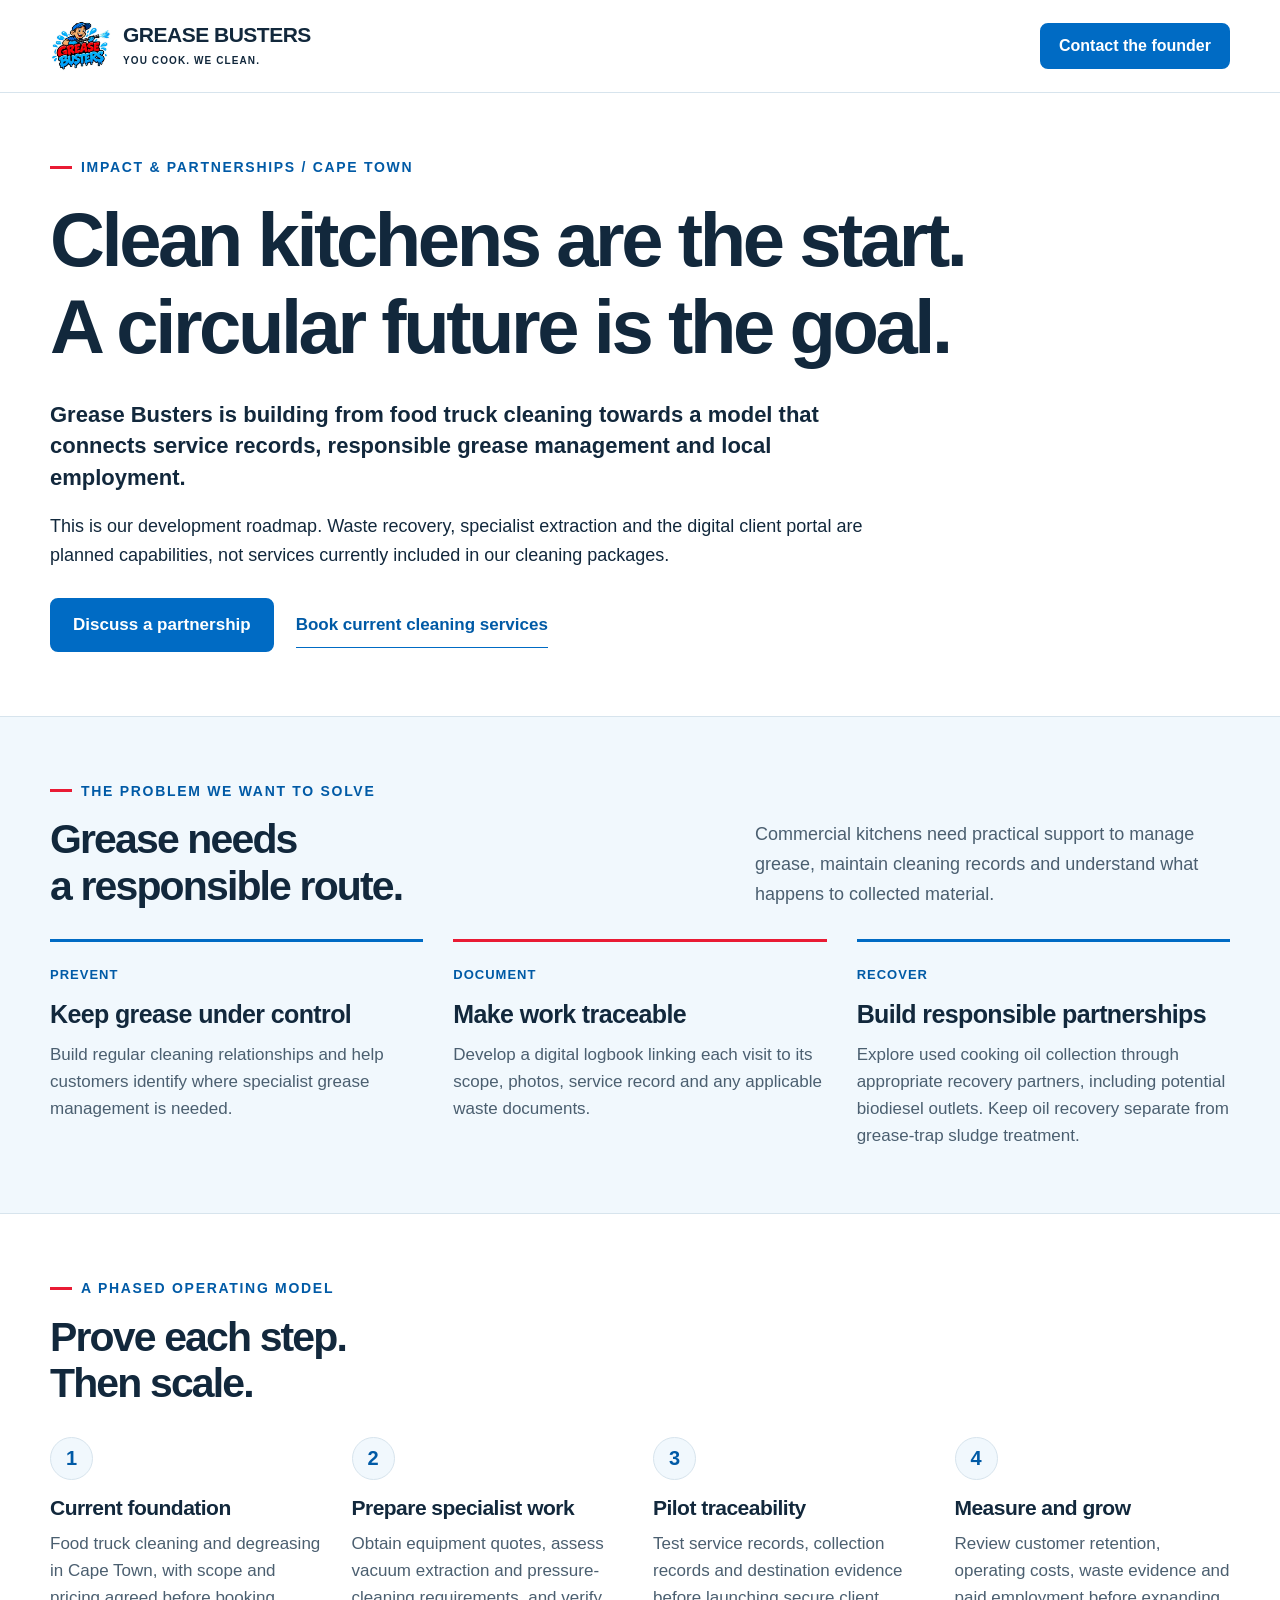
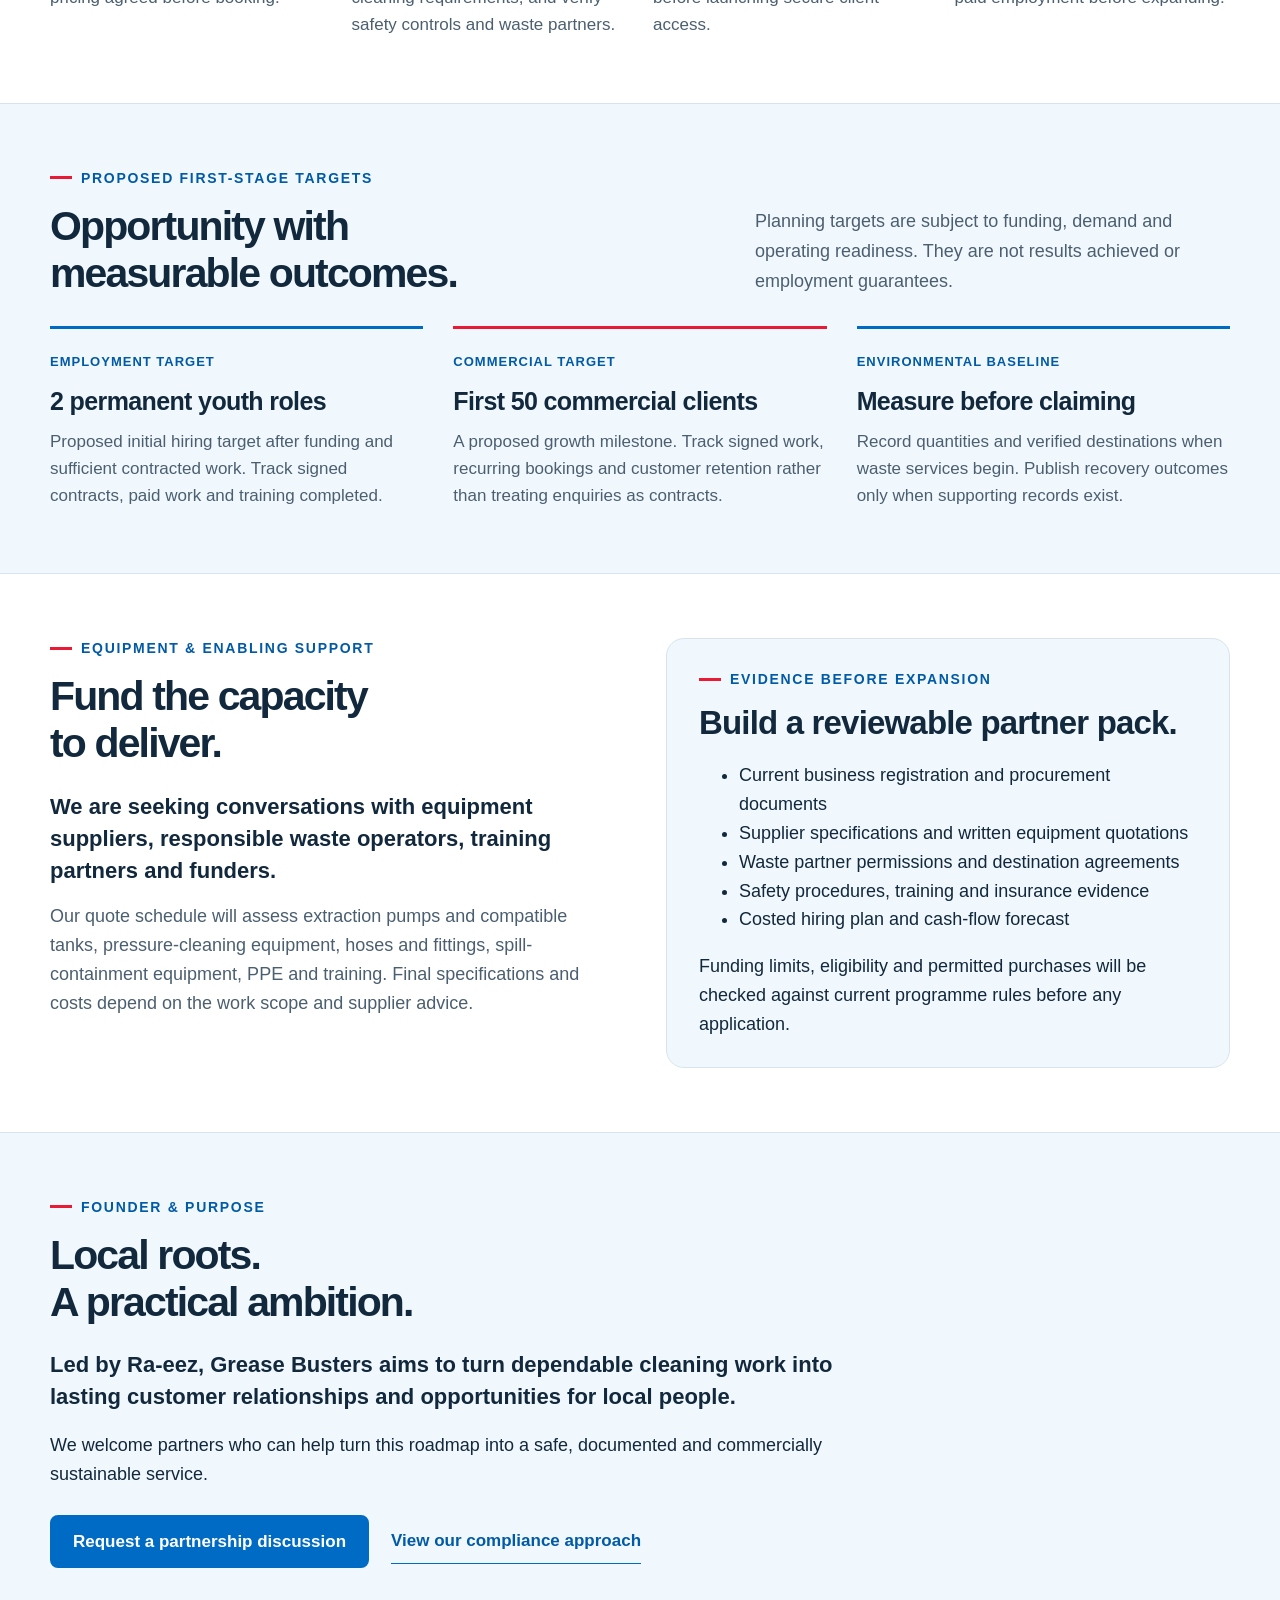
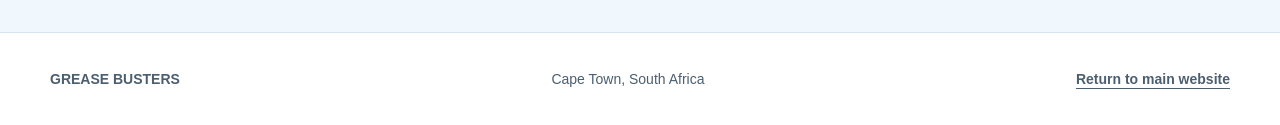
==== impact.html @ e60ecf4f "Add circular economy impact and partnership roadmap" ====
<!doctype html>
<html lang="en-ZA">
<head>
  <meta charset="utf-8">
  <meta name="viewport" content="width=device-width, initial-scale=1">
  <meta name="theme-color" content="#006bc4">
  <meta name="referrer" content="strict-origin-when-cross-origin">
  <title>Impact &amp; Partnerships | Grease Busters</title>
  <meta name="description" content="Explore the Grease Busters plan for documented cleaning, responsible grease management and local employment in Cape Town.">
  <link rel="canonical" href="https://greasebusters.pages.dev/impact.html">
  <meta name="google-site-verification" content="zK-5eiMAStPO1qG82xS5O9vZFDkJOGCdrTW2Tliuswg" />
  <meta property="og:type" content="website">
  <meta property="og:locale" content="en_ZA">
  <meta property="og:site_name" content="Grease Busters">
  <meta property="og:title" content="Food Truck Cleaning Cape Town | Grease Busters">
  <meta property="og:description" content="Explore the Grease Busters plan for documented cleaning, responsible grease management and local employment in Cape Town.">
  <meta property="og:url" content="https://greasebusters.pages.dev/impact.html">
  <meta property="og:image" content="https://greasebusters.pages.dev/assets/grease-busters-social.png">
  <meta property="og:image:type" content="image/png">
  <meta property="og:image:width" content="480">
  <meta property="og:image:height" content="480">
  <meta property="og:image:alt" content="Grease Busters cleaning mascot logo">
  <meta name="twitter:card" content="summary">
  <meta name="twitter:title" content="Food Truck Cleaning Cape Town | Grease Busters">
  <meta name="twitter:description" content="Explore the Grease Busters plan for documented cleaning, responsible grease management and local employment in Cape Town.">
  <meta name="twitter:image" content="https://greasebusters.pages.dev/assets/grease-busters-social.png">
  <meta name="twitter:image:alt" content="Grease Busters cleaning mascot logo">
  <link rel="icon" type="image/svg+xml" href="assets/grease-busters-favicon.svg">
  <link rel="icon" type="image/png" sizes="96x96" href="assets/favicon.png">
  <link rel="apple-touch-icon" sizes="180x180" href="assets/apple-touch-icon.png">
  <link rel="preload" href="assets/grease-busters-logo.webp" as="image" type="image/webp" fetchpriority="high">
  <link rel="stylesheet" href="assets/styles.css?v=gb-repair-1">

</head>
<body><a class="skip-link" href="#main">Skip to content</a>
<header class="site-header"><div class="wrap header-inner"><a class="brand" href="index.html"><img src="assets/grease-busters-logo.webp" width="62" height="62" alt="Grease Busters"><span><strong>GREASE BUSTERS</strong><small>YOU COOK. WE CLEAN.</small></span></a><a class="button button-small" href="index.html#contact">Contact the founder</a></div></header>
<main id="main">
<section class="section wrap"><p class="eyebrow">Impact &amp; partnerships / Cape Town</p><h1 style="font-size:clamp(38px,6vw,76px);max-width:1000px;margin-top:20px">Clean kitchens are the start.<br>A circular future is the goal.</h1><p class="lead" style="max-width:820px;margin-top:28px">Grease Busters is building from food truck cleaning towards a model that connects service records, responsible grease management and local employment.</p><p style="margin-top:18px;max-width:820px">This is our development roadmap. Waste recovery, specialist extraction and the digital client portal are planned capabilities, not services currently included in our cleaning packages.</p><div class="actions" style="margin-top:28px"><a class="button" href="mailto:greasebusters2026@gmail.com?subject=Grease%20Busters%20partnership%20enquiry">Discuss a partnership</a><a class="text-link" href="index.html#pricing">Book current cleaning services</a></div></section>
<section class="section tint-section"><div class="wrap"><div class="section-head"><div><p class="eyebrow">The problem we want to solve</p><h2>Grease needs<br>a responsible route.</h2></div><p>Commercial kitchens need practical support to manage grease, maintain cleaning records and understand what happens to collected material.</p></div><div class="goals-grid"><article><span>PREVENT</span><h3>Keep grease under control</h3><p>Build regular cleaning relationships and help customers identify where specialist grease management is needed.</p></article><article><span>DOCUMENT</span><h3>Make work traceable</h3><p>Develop a digital logbook linking each visit to its scope, photos, service record and any applicable waste documents.</p></article><article><span>RECOVER</span><h3>Build responsible partnerships</h3><p>Explore used cooking oil collection through appropriate recovery partners, including potential biodiesel outlets. Keep oil recovery separate from grease-trap sludge treatment.</p></article></div></div></section>
<section class="section wrap"><p class="eyebrow">A phased operating model</p><h2>Prove each step.<br>Then scale.</h2><ol class="booking-steps" style="margin-top:30px"><li><span class="step-number">1</span><h3>Current foundation</h3><p>Food truck cleaning and degreasing in Cape Town, with scope and pricing agreed before booking.</p></li><li><span class="step-number">2</span><h3>Prepare specialist work</h3><p>Obtain equipment quotes, assess vacuum extraction and pressure-cleaning requirements, and verify safety controls and waste partners.</p></li><li><span class="step-number">3</span><h3>Pilot traceability</h3><p>Test service records, collection records and destination evidence before launching secure client access.</p></li><li><span class="step-number">4</span><h3>Measure and grow</h3><p>Review customer retention, operating costs, waste evidence and paid employment before expanding.</p></li></ol></section>
<section class="section goals-section"><div class="wrap"><div class="section-head"><div><p class="eyebrow">Proposed first-stage targets</p><h2>Opportunity with<br>measurable outcomes.</h2></div><p>Planning targets are subject to funding, demand and operating readiness. They are not results achieved or employment guarantees.</p></div><div class="goals-grid"><article><span>EMPLOYMENT TARGET</span><h3>2 permanent youth roles</h3><p>Proposed initial hiring target after funding and sufficient contracted work. Track signed contracts, paid work and training completed.</p></article><article><span>COMMERCIAL TARGET</span><h3>First 50 commercial clients</h3><p>A proposed growth milestone. Track signed work, recurring bookings and customer retention rather than treating enquiries as contracts.</p></article><article><span>ENVIRONMENTAL BASELINE</span><h3>Measure before claiming</h3><p>Record quantities and verified destinations when waste services begin. Publish recovery outcomes only when supporting records exist.</p></article></div></div></section>
<section class="section wrap"><div class="story-grid"><div><p class="eyebrow">Equipment &amp; enabling support</p><h2>Fund the capacity<br>to deliver.</h2><p class="lead" style="margin-top:24px">We are seeking conversations with equipment suppliers, responsible waste operators, training partners and funders.</p><p>Our quote schedule will assess extraction pumps and compatible tanks, pressure-cleaning equipment, hoses and fittings, spill-containment equipment, PPE and training. Final specifications and costs depend on the work scope and supplier advice.</p></div><div class="story-panel"><p class="eyebrow">Evidence before expansion</p><h3>Build a reviewable partner pack.</h3><ul><li>Current business registration and procurement documents</li><li>Supplier specifications and written equipment quotations</li><li>Waste partner permissions and destination agreements</li><li>Safety procedures, training and insurance evidence</li><li>Costed hiring plan and cash-flow forecast</li></ul><p>Funding limits, eligibility and permitted purchases will be checked against current programme rules before any application.</p></div></div></section>
<section class="section tint-section"><div class="wrap"><p class="eyebrow">Founder &amp; purpose</p><h2>Local roots.<br>A practical ambition.</h2><p class="lead" style="max-width:800px;margin-top:24px">Led by Ra-eez, Grease Busters aims to turn dependable cleaning work into lasting customer relationships and opportunities for local people.</p><p style="max-width:800px;margin-top:18px">We welcome partners who can help turn this roadmap into a safe, documented and commercially sustainable service.</p><div class="actions" style="margin-top:26px"><a class="button" href="mailto:greasebusters2026@gmail.com?subject=Impact%20and%20equipment%20partnership">Request a partnership discussion</a><a class="text-link" href="index.html#compliance">View our compliance approach</a></div></div></section>
</main><footer class="site-footer"><div class="wrap footer-inner"><strong>GREASE BUSTERS</strong><p>Cape Town, South Africa</p><a href="index.html">Return to main website</a></div></footer></body></html>
---- assets/styles.css ----
:root{--blue:#006bc4;--blue-deep:#005aa6;--navy:#0c233c;--red:#e91b34;--red-dark:#c7112b;--ink:#12283c;--muted:#4b5f70;--ice:#f1f8fd;--line:#d7e4ed;--white:#fff;--max:1180px;--radius:18px}
*,*::before,*::after{box-sizing:border-box}
html{scroll-behavior:smooth;scroll-padding-top:104px}
body{margin:0;color:var(--ink);background:var(--white);font-family:Arial,Helvetica,sans-serif;font-size:18px;line-height:1.6;-webkit-font-smoothing:antialiased}
[hidden]{display:none!important}
a{color:inherit;text-underline-offset:4px}button,input,select,textarea{font:inherit}button,a{-webkit-tap-highlight-color:transparent}button{cursor:pointer}input,select,textarea{max-width:100%}input,textarea,select{color:var(--ink)}input[type=date]{min-width:0}button:disabled{cursor:not-allowed}
a:focus-visible,button:focus-visible,input:focus-visible,select:focus-visible,textarea:focus-visible,summary:focus-visible{outline:3px solid var(--red-dark);outline-offset:4px}
img{display:block;max-width:100%;height:auto}h1,h2,h3,p{margin:0}h1,h2,h3{line-height:1.14;letter-spacing:-.045em}.hero-slogan{font-size:clamp(76px,7.3vw,108px);font-weight:900;letter-spacing:-.065em;line-height:.99}h2{font-size:clamp(34px,3.2vw,46px);font-weight:800}h3{font-size:25px;font-weight:800;letter-spacing:-.025em}p+p{margin-top:14px}strong{font-weight:750}svg{display:block;fill:none;stroke:currentColor;stroke-width:2;stroke-linecap:round;stroke-linejoin:round;flex-shrink:0}
.wrap{width:min(var(--max),calc(100% - 64px));margin-inline:auto}.section{padding-block:64px}.eyebrow{font-size:14px;font-weight:800;letter-spacing:1.7px;line-height:1.45;color:var(--blue-deep);text-transform:uppercase;display:flex;align-items:center;gap:9px}.eyebrow::before{content:'';height:3px;width:22px;background:var(--red);flex-shrink:0}.eyebrow+.hero-slogan,.eyebrow+h2{margin-top:15px}.lead{font-size:22px;font-weight:700;color:var(--ink);line-height:1.45}.actions{display:flex;align-items:center;flex-wrap:wrap;gap:22px}.button{display:inline-flex;align-items:center;justify-content:center;gap:13px;min-height:52px;padding:13px 21px;border:2px solid var(--blue);border-radius:8px;background:var(--blue);color:var(--white);text-decoration:none;font-size:17px;font-weight:700;line-height:1.4;text-align:center;transition:background .14s,border-color .14s}.button:hover{background:var(--blue-deep);border-color:var(--blue-deep)}.button-small{min-height:46px;padding:10px 17px;font-size:16px}.button-outline{color:var(--blue-deep);background:transparent;border-color:var(--line)}.button-outline:hover{background:var(--ice);border-color:var(--blue)}.button-white{background:white;border-color:white;color:var(--blue-deep)}.button-white:hover{background:#dfedff;border-color:#dfedff}.text-link{display:inline-flex;align-items:center;gap:10px;font-weight:700;font-size:17px;min-height:46px;text-decoration:none;border-bottom:1px solid var(--blue);color:var(--blue-deep)}.text-link:hover{color:var(--navy)}.skip-link{position:absolute;top:-90px;left:20px;z-index:100;background:white;padding:12px 18px}.skip-link:focus{top:10px}
.topbar{background:var(--navy);color:#fff;font-size:14px}.topbar-inner{display:flex;justify-content:space-between;align-items:center;gap:15px;min-height:36px;padding-block:4px}.topbar-inner span:last-child{color:#d2eafa}.site-header{border-bottom:1px solid var(--line);position:sticky;top:0;background:white;z-index:20}.header-inner{min-height:92px;display:flex;align-items:center;justify-content:space-between;gap:28px}.brand{display:flex;align-items:center;gap:11px;text-decoration:none;flex-shrink:0}.brand>img{width:62px;height:62px}.brand strong{font-size:21px;letter-spacing:-.5px;line-height:1.1;display:block;font-weight:900}.brand strong span{color:var(--blue)}.brand small{font-size:10px;letter-spacing:1.1px;font-weight:800;display:block;margin-top:6px}.main-nav{display:flex;align-items:center;gap:24px;font-size:15px;font-weight:700}.main-nav>a:not(.button){text-decoration:none;padding-block:12px}.main-nav>a:not(.button):hover{color:var(--blue);text-decoration:underline}.menu-toggle{background:white;border:1px solid var(--line);min-height:44px;border-radius:7px;padding:9px 12px;display:flex;align-items:center;gap:8px;font-size:15px;font-weight:700}
.hero{display:grid;grid-template-columns:1.13fr 1fr;gap:30px;align-items:center;padding-top:45px;padding-bottom:44px;position:relative}.hero .hero-slogan span{color:var(--blue)}.hero-lead{font-size:26px;line-height:1.32;font-weight:750;letter-spacing:-.6px;margin-top:24px}.hero-description{max-width:540px;color:var(--muted);margin-top:14px;font-size:19px;line-height:1.62}.hero .actions{margin-top:25px}.hero-note{display:flex;gap:10px;flex-wrap:wrap;font-size:16px;margin-top:18px;color:var(--muted)}.hero-note strong{color:var(--blue-deep)}.hero-art{position:relative;min-width:0;display:flex;align-items:center;flex-direction:column;justify-content:center}.hero-logo{width:430px;position:relative;z-index:1}.art-circle{position:absolute;inset:4% 4% 11% 4%;border-radius:50%;background:var(--ice);z-index:0}.art-caption{display:flex;gap:12px;align-items:center;position:relative;margin-top:13px;font-size:16px;line-height:1.4;color:var(--muted)}.art-caption strong{color:var(--ink)}.caption-line{height:37px;width:4px;border-radius:5px;background:var(--red)}
.identity-strip{border-block:1px solid var(--line);background:#fbfdff}.identity-grid{display:grid;grid-template-columns:repeat(3,1fr);padding-block:22px;gap:25px}.identity-grid>div{display:flex;flex-direction:column;line-height:1.5;padding-left:20px;border-left:3px solid var(--red)}.identity-grid strong{font-size:18px}.identity-grid span{font-size:15px;color:var(--muted)}
.story-grid{display:grid;grid-template-columns:1fr 1fr;gap:52px;align-items:start}.story-grid .lead{margin-top:24px}.story-grid p:not(.eyebrow):not(.lead){color:var(--muted);margin-top:16px}.story-panel{background:var(--ice);border:1px solid var(--line);padding:30px 32px 28px;border-radius:var(--radius);position:relative;overflow:hidden;isolation:isolate}.story-panel h3{font-size:33px;line-height:1.18;margin-top:15px}.story-panel p,.story-panel h3,.story-signoff{position:relative;z-index:1}.story-panel p:not(.eyebrow){color:var(--ink)!important}.story-signoff{margin-top:22px;padding-top:18px;border-top:1px solid #cadde9;font-size:17px;line-height:1.6}.story-signoff strong{color:var(--blue-deep)}.story-watermark{position:absolute;width:370px;right:-40px;bottom:-80px;opacity:.08;z-index:0;pointer-events:none}.timeline{display:grid;grid-template-columns:repeat(3,1fr);gap:28px;margin-top:34px;padding-top:17px;border-top:1px solid var(--line)}.timeline>div{position:relative;padding-top:7px}.timeline-dot{position:absolute;top:-24px;left:0;height:11px;width:11px;border:2px solid white;border-radius:50%;background:var(--blue)}.timeline strong{color:var(--blue-deep);font-size:16px}.timeline h3{font-size:21px;margin-top:8px;letter-spacing:-.4px}.timeline p{font-size:16px;color:var(--muted);margin-top:7px;max-width:290px}
.tint-section{background:var(--ice);border-block:1px solid var(--line)}.section-head{display:flex;align-items:flex-end;justify-content:space-between;gap:50px;margin-bottom:30px}.section-head>p{max-width:475px;color:var(--muted);font-size:18px;line-height:1.65}.price-grid{display:grid;grid-template-columns:repeat(3,minmax(0,1fr));gap:20px}.price-card{border:1px solid #cbdce8;border-radius:var(--radius);background:white;padding:25px 25px 23px;display:flex;flex-direction:column}.price-card.highlighted{border:2px solid var(--blue);padding:24px 24px 22px}.package-top{display:flex;justify-content:space-between;align-items:center;gap:12px;margin-bottom:18px}.package-number{background:var(--ice);color:var(--blue-deep);font-size:14px;font-weight:800;padding:5px 8px;border-radius:5px}.highlighted .package-number{background:var(--blue);color:white}.package-fit{font-size:14px;color:var(--muted)}.price-card h3{font-size:28px}.price{font-size:44px;font-weight:800;line-height:1.2;letter-spacing:-1.9px;color:var(--blue-deep);margin-top:13px;white-space:nowrap}.price>span{font-size:15px;letter-spacing:0;font-weight:500;display:block;margin-bottom:3px;color:var(--muted)}.package-description{margin-top:15px;font-size:17px;color:var(--muted);line-height:1.5;min-height:52px}.check-list{list-style:none;padding:0;margin:22px 0;flex:1;display:flex;flex-direction:column;gap:10px;font-size:16px;line-height:1.5}.check-list li{position:relative;padding-left:25px}.check-list li::before{content:'';position:absolute;left:2px;top:6px;height:11px;width:7px;border:solid var(--blue);border-width:0 2px 2px 0;transform:rotate(45deg)}.deposit-line{border-top:1px solid var(--line);padding-top:16px;margin-bottom:18px}.deposit-line strong{display:block;font-size:17px}.deposit-line span{display:block;font-size:14px;line-height:1.5;color:var(--muted);margin-top:3px}.price-card>.button{width:100%;font-size:16px;padding-inline:11px}.scope-note{font-size:15px;color:var(--muted);margin-top:20px}.scope-note strong{color:var(--ink)}.pricing-explainer{display:grid;grid-template-columns:1fr 1fr;gap:36px;margin-top:28px;align-items:center}.pricing-explainer h3,.deposit-calculator h3{font-size:23px}.pricing-explainer p{margin-top:10px;color:var(--muted);font-size:17px}.quote-equation{padding:21px 25px;background:#fff;border:1px solid var(--line);border-radius:12px;display:grid;grid-template-columns:1fr;line-height:1.5;position:relative}.quote-equation span{font-size:17px}.quote-equation b{position:absolute;right:25px;color:var(--red);font-size:23px;top:44px}.quote-equation b:nth-of-type(2){display:none}.quote-equation span:nth-of-type(2){padding-top:6px}.quote-equation strong{padding-top:11px;margin-top:11px;border-top:1px solid var(--line);font-size:20px;color:var(--blue-deep)}.deposit-calculator{margin-top:24px;padding:23px 25px;border:1px solid #cbdce8;border-radius:12px;background:white;display:grid;grid-template-columns:1.1fr .7fr 1fr;gap:24px;align-items:center}.deposit-calculator>div>p{font-size:15px;color:var(--muted);margin-top:8px}.calc-controls label{font-size:15px;font-weight:700;display:block;margin-bottom:7px}.calc-controls input{width:100%;font-size:20px;font-weight:700;border-radius:6px;border:1px solid #8fa4b5;padding:9px 12px;height:49px}.calc-controls>span{font-size:13px;display:block;color:var(--muted);margin-top:4px}.calc-results{display:grid;grid-template-columns:1fr 1fr;gap:14px}.calc-results>div>span{display:block;font-size:14px;line-height:1.4;color:var(--muted)}.calc-results strong{display:block;white-space:nowrap;font-size:27px;line-height:1.4;color:var(--blue-deep);letter-spacing:-1px;margin-top:5px}.calc-results #calc-error{grid-column:1/-1;color:var(--red-dark);font-size:14px}
.booking-steps{display:grid;grid-template-columns:repeat(4,1fr);padding:0;margin:0;list-style:none;gap:26px}.step-number{display:inline-flex;align-items:center;justify-content:center;width:43px;height:43px;border-radius:50%;background:var(--ice);color:var(--blue-deep);font-size:20px;font-weight:800;border:1px solid var(--line);margin-bottom:16px}.booking-steps h3{font-size:21px}.booking-steps p{font-size:17px;color:var(--muted);margin-top:10px}.booking-notes{margin-top:32px;display:grid;grid-template-columns:1fr 1fr;gap:26px;align-items:stretch}.booking-notes>div{padding:24px;border:1px solid var(--line);border-radius:12px}.booking-notes h3{font-size:23px}.booking-notes p{font-size:16px;color:var(--muted);margin-top:10px}.booking-notes p strong{color:var(--ink)}.referral-note{display:flex;align-items:center;gap:12px;justify-content:space-between;background:var(--ice)}.referral-note .eyebrow{font-size:12px}.referral-note h3{margin-top:10px;font-size:21px}.referral-value{font-size:69px;color:var(--blue-deep);letter-spacing:-4px;line-height:1;white-space:nowrap}.referral-value span{font-size:37px;letter-spacing:-2px}
.community-section{background:var(--navy);color:white;position:relative}.community-section h2{font-size:clamp(34px,3.3vw,47px);line-height:1.18}.eyebrow.light{color:#84cdfb}.community-intro{display:grid;grid-template-columns:1fr 1fr;gap:54px;align-items:center}.community-intro>div:last-child{color:#dae7f1;font-size:18px;line-height:1.65}.impact-grid{display:grid;grid-template-columns:repeat(3,1fr);gap:19px;margin-top:33px}.impact-grid article{background:#16324b;border:1px solid #36526b;border-radius:13px;padding:25px;display:flex;flex-direction:column}.impact-label{color:#94d5ff;font-size:13px;font-weight:700;letter-spacing:.9px;text-transform:uppercase}.impact-grid h3{font-size:25px;line-height:1.25;margin-top:14px;letter-spacing:-.5px}.impact-grid p{margin-top:15px;font-size:17px;color:#d9e7f1;flex:1}.community-org{border-top:1px solid #3d566b;margin-top:23px;padding-top:17px;color:white;font-weight:700;font-size:16px}.community-org img{max-height:80px;max-width:180px;object-fit:contain;margin-bottom:10px;background:white;padding:6px;border-radius:6px}.community-note{color:#b9ccdd;font-size:14px;margin-top:18px}.community-bottom{display:flex;align-items:center;justify-content:space-between;gap:30px;padding-top:25px;margin-top:24px;border-top:1px solid #3d566b}.community-bottom p{font-size:21px;line-height:1.55;color:#d9e7f1}.community-bottom p strong{color:white}.community-bottom .button{font-size:16px}.community-section a:focus-visible{outline-color:white}
.work-grid{display:grid;grid-template-columns:.9fr 1.1fr;gap:52px;align-items:center}.work-art{position:relative;background:var(--ice);border-radius:var(--radius);overflow:hidden;aspect-ratio:1.25;display:flex;align-items:center;justify-content:center}.work-art img{width:97%;height:auto}.work-grid p:not(.eyebrow){color:var(--muted);margin-top:19px;font-size:18px}.work-grid .text-link{margin-top:13px}.jobs-banner{margin-top:37px;background:#f8fbfe;border:1px solid var(--line);border-left:5px solid var(--blue);border-radius:11px;padding:27px 30px;display:flex;align-items:center;gap:35px;justify-content:space-between}.jobs-banner>div{max-width:770px}.jobs-banner h3{margin-top:10px;font-size:27px}.jobs-banner p:not(.eyebrow){margin-top:12px;color:var(--muted);font-size:17px}.jobs-banner .button{flex-shrink:0;max-width:220px;font-size:16px}.jobs-banner .eyebrow{font-size:12px}
.goals-section{background:var(--ice);border-block:1px solid var(--line)}.goals-grid{display:grid;grid-template-columns:repeat(3,1fr);gap:30px}.goals-grid article{border-top:3px solid var(--blue);padding-top:17px}.goals-grid article:nth-child(2){border-color:var(--red)}.goals-grid article>span{font-size:13px;letter-spacing:1px;font-weight:800;color:var(--blue-deep)}.goals-grid h3{margin-top:12px;font-size:25px}.goals-grid p{font-size:17px;color:var(--muted);margin-top:12px}.tips-grid{display:grid;grid-template-columns:repeat(3,1fr);gap:30px}.tip-number{color:var(--blue-deep);font-size:17px;font-weight:800;display:block;border-bottom:2px solid var(--red);width:24px;text-align:center;padding-bottom:5px;margin-bottom:14px}.tips-grid h3{font-size:23px}.tips-grid p{font-size:17px;color:var(--muted);margin-top:11px}.guidance-details{margin-top:26px;font-size:15px;border:1px solid var(--line);border-radius:8px;background:#fbfdff}.guidance-details summary{font-weight:700;padding:14px 20px;cursor:pointer;min-height:48px}.guidance-details>div{padding:3px 20px 19px;color:var(--muted)}.guidance-details a{color:var(--blue-deep)}
.faq-section{background:#f8fbfe;border-block:1px solid var(--line)}.faq-grid{display:grid;grid-template-columns:.8fr 1.2fr;gap:80px;align-items:start}.faq-grid>div:first-child>p:not(.eyebrow){margin-top:20px;color:var(--muted);max-width:355px}.faq-grid .text-link{margin-top:15px}.faq-list details{border-bottom:1px solid #cddde9}.faq-list details:first-child{border-top:1px solid #cddde9}.faq-list summary{cursor:pointer;position:relative;font-size:18px;font-weight:700;list-style:none;display:block;padding:20px 37px 20px 0;line-height:1.5}.faq-list summary::-webkit-details-marker{display:none}.faq-list summary::after{content:'+';position:absolute;right:4px;top:19px;color:var(--blue-deep);font-size:24px;line-height:1.3}.faq-list details[open] summary::after{content:'-'} .faq-list details>p{color:var(--muted);font-size:17px;padding-bottom:21px;line-height:1.65}.faq-list a{color:var(--blue-deep)}
.contact-grid{display:grid;grid-template-columns:.85fr 1.15fr;gap:64px;align-items:start}.contact-copy>p:not(.eyebrow){color:var(--muted);font-size:19px;max-width:415px;margin-top:20px}.contact-method{margin-top:27px}.contact-method>span{display:block;font-size:13px;font-weight:800;letter-spacing:1.5px;color:var(--blue-deep);margin-bottom:5px}.contact-phone{font-size:34px;font-weight:800;letter-spacing:-1.1px;text-decoration:none;line-height:1.4}.contact-phone:hover{text-decoration:underline}.contact-phone>span{font-size:24px;color:var(--blue-deep)}.contact-email{font-size:19px;font-weight:700;text-decoration-thickness:1px;overflow-wrap:anywhere}.contact-location{padding-top:22px;margin-top:25px;border-top:1px solid var(--line)}.contact-location strong,.contact-location span{display:block}.contact-location strong{font-size:18px}.contact-location span{font-size:16px;color:var(--muted);margin-top:3px}.contact-extra{margin-top:25px;padding:19px 21px;border-left:3px solid var(--blue);background:var(--ice);border-radius:0 9px 9px 0}.contact-extra strong{font-size:18px}.contact-extra p{font-size:16px;color:var(--muted);margin-top:7px}.enquiry-card{border:1px solid var(--line);border-radius:var(--radius);padding:28px;background:#f8fbfe}.enquiry-card h3{font-size:27px}.form-intro{font-size:16px;color:var(--muted);margin-top:9px}.form-grid{display:grid;grid-template-columns:1fr 1fr;gap:17px 15px;margin-top:23px}.field{min-width:0}.field.wide{grid-column:1/-1}.field label{display:block;font-size:15px;font-weight:700;line-height:1.45;margin-bottom:7px}.field label>span{font-weight:400;font-size:13px;color:var(--muted)}.field input,.field textarea,.field select{display:block;width:100%;border:1px solid #8299ab;border-radius:6px;background:white;padding:11px 12px;font-size:16px;min-height:48px;line-height:1.5}.field textarea{resize:vertical;min-height:110px}.field select{padding-right:20px}.field input::placeholder,.field textarea::placeholder{color:#5b6e7d;opacity:1}.field>small{font-size:13px;line-height:1.45;display:block;margin-top:4px;color:var(--muted)}.form-notice{font-size:14px;color:var(--muted);margin-top:19px!important;line-height:1.55}.form-notice strong{color:var(--ink)}.form-actions{display:grid;grid-template-columns:1fr;gap:10px;margin-top:18px}.form-actions .button{width:100%;font-size:16px}.privacy-note{font-size:13px;line-height:1.55;color:var(--muted);margin-top:16px}.enquiry-status{font-size:15px;line-height:1.5;margin-top:15px;background:#e2eff9;border:1px solid var(--line);border-radius:6px;padding:12px 15px}.enquiry-status a{display:inline-block;margin-top:5px;font-weight:700;color:var(--blue-deep)}#message-fallback{margin-top:15px}#message-fallback label{font-size:15px;font-weight:700}#message-fallback textarea{width:100%;font-size:15px;padding:10px;min-height:100px;resize:vertical;border:1px solid var(--line);margin-top:5px}#message-fallback p{font-size:14px;color:var(--muted)}.copy-button{border:1px solid var(--blue);color:var(--blue-deep);background:white;padding:9px 13px;min-height:44px;border-radius:5px;font-size:15px;font-weight:700;margin-block:8px}.connected-links{margin-top:20px;display:flex;flex-direction:column;gap:12px}.connected-links .button{font-size:16px}.no-js-note{padding:16px;border:1px solid var(--line);background:white;margin-top:20px;font-size:16px}
.closing-band{background:var(--blue-deep);color:white}.closing-band>.wrap{padding-block:31px;display:flex;align-items:center;justify-content:space-between;gap:30px}.closing-band p{font-size:25px;line-height:1.4;letter-spacing:-.4px}.closing-band a:focus-visible{outline-color:white}.footer-inner{display:flex;align-items:center;justify-content:space-between;gap:22px;padding-block:24px;font-size:14px;color:var(--muted)}.footer-brand{display:flex;align-items:center;gap:12px}.footer-brand img{width:54px;height:54px}.footer-brand strong,.footer-brand span{display:block}.footer-brand strong{font-size:16px;color:var(--ink)}.footer-brand span{font-size:13px}.footer-inner>a{min-height:44px;display:inline-flex;align-items:center;gap:9px;font-weight:700}.mobile-contact{display:none}
@media(min-width:1550px){.hero{padding-block:50px}}
@media(max-width:1100px){.main-nav{gap:16px;font-size:14px}.brand strong{font-size:19px}.brand>img{width:54px;height:54px}.brand small{font-size:9px}.main-nav .button{font-size:14px}.header-inner{gap:18px}.hero{gap:22px}.hero .hero-slogan{font-size:87px}.hero-lead{font-size:24px}.hero-art .hero-logo{width:390px}.story-grid{gap:32px}.price-card{padding:22px 20px}.price-card.highlighted{padding:21px 19px}.price-card h3{font-size:25px}.price{font-size:39px}.package-fit{font-size:12px}.deposit-calculator{grid-template-columns:1fr 1fr;gap:22px}.deposit-calculator>div:first-child{grid-column:1/-1}.calc-results strong{font-size:29px}.contact-grid{gap:35px}.contact-email{font-size:17px}.contact-phone{font-size:30px}.jobs-banner .button{max-width:190px}.community-intro{gap:35px}.impact-grid article{padding:21px}.impact-grid h3{font-size:23px}.faq-grid{gap:45px}.work-grid{gap:32px}.enquiry-card{padding:24px}}
@media(max-width:900px){.wrap{width:calc(100% - 44px)}.site-header .header-inner{flex-wrap:wrap;padding-block:12px;min-height:84px}.main-nav{width:100%;justify-content:space-between;gap:15px;padding-top:7px;border-top:1px solid var(--line);font-size:15px}.has-js .main-nav{display:none}.has-js .main-nav.open{display:flex}.has-js .menu-toggle{display:flex}.hero .hero-slogan{font-size:78px}.hero-lead{font-size:23px}.hero-description{font-size:18px}.hero .actions{gap:12px}.hero .button{font-size:16px;padding-inline:15px}.hero .text-link{font-size:16px}.hero-note{font-size:14px}.hero-logo{width:350px!important}.art-caption{font-size:14px}.identity-grid{gap:17px}.identity-grid strong{font-size:16px}.identity-grid span{font-size:13px}.story-grid{gap:28px}.story-panel{padding:25px}.story-panel h3{font-size:29px}.story-grid .lead{font-size:21px}.section{padding-block:52px}.section-head{gap:28px}.section-head>p{max-width:360px;font-size:17px}.price-grid{gap:12px}.price-card{padding:21px 16px}.price-card.highlighted{padding:20px 15px}.price-card h3{font-size:23px}.package-fit{font-size:12px;line-height:1.3;max-width:110px;text-align:right}.price{font-size:35px}.package-description{font-size:16px;min-height:72px}.check-list{font-size:15px}.deposit-line span{font-size:13px}.price-card>.button{font-size:14px;padding-inline:8px;gap:8px}.booking-steps{grid-template-columns:repeat(2,1fr);gap:26px 32px}.booking-notes{gap:18px}.referral-note{gap:8px}.referral-note .referral-value{font-size:49px;letter-spacing:-3px}.referral-value span{font-size:28px}.community-intro{gap:28px}.community-section h2{font-size:36px}.impact-grid{gap:13px}.impact-grid article{padding:20px 17px}.impact-grid h3{font-size:21px}.impact-grid p{font-size:16px}.impact-label{font-size:11px;letter-spacing:.5px}.community-org{font-size:14px}.community-bottom{gap:22px}.community-bottom p{font-size:19px}.community-bottom .button{font-size:15px;max-width:270px}.work-grid{grid-template-columns:.8fr 1.2fr}.work-grid h2{font-size:34px}.jobs-banner{padding:24px;gap:24px}.jobs-banner .button{font-size:15px}.goals-grid{gap:24px}.goals-grid h3{font-size:23px}.tips-grid{gap:25px}.tips-grid h3{font-size:21px}.contact-grid{grid-template-columns:.8fr 1.2fr;gap:26px}.contact-phone{font-size:27px}.contact-email{font-size:16px}.enquiry-card{padding:22px}.form-grid{grid-template-columns:1fr}.field.wide{grid-column:auto}.contact-copy>p:not(.eyebrow){font-size:18px}.closing-band p{font-size:22px}.closing-band .button{font-size:16px}}
@media(min-width:901px){.menu-toggle{display:none!important}}
@media(max-width:680px){html{scroll-padding-top:88px}body{font-size:18px;padding-bottom:73px}.wrap{width:calc(100% - 36px)}.topbar{font-size:12px}.topbar-inner{min-height:31px;gap:8px}.header-inner{gap:12px!important}.brand>img{width:48px;height:48px}.brand strong{font-size:19px}.brand small{font-size:9px;letter-spacing:.8px}.brand{gap:9px}.site-header .header-inner{padding-block:11px;min-height:72px}.menu-toggle{font-size:14px;padding-inline:10px;min-height:44px}.main-nav,.has-js .main-nav.open{display:grid;grid-template-columns:1fr 1fr;gap:8px 18px;padding-top:12px;padding-bottom:5px}.main-nav .button{grid-column:1/-1;min-height:47px;font-size:16px}.main-nav>a:not(.button){font-size:16px;padding-block:9px}.hero{padding-top:31px;padding-bottom:26px;grid-template-columns:1fr;gap:19px}.hero .eyebrow{font-size:12px;letter-spacing:1.4px}.hero .hero-slogan{font-size:clamp(66px,18vw,91px);margin-top:16px}.hero-lead{font-size:25px;margin-top:22px;line-height:1.3}.hero-description{font-size:18px;line-height:1.62;margin-top:14px}.hero .actions{margin-top:22px;gap:13px}.hero .button{font-size:17px;padding:13px 19px}.hero .text-link{font-size:16px}.hero-note{font-size:15px;gap:7px;margin-top:15px}.hero-art{width:100%;max-width:290px;justify-self:center}.hero-logo{width:265px!important}.art-circle{inset:3% 3% 17%}.art-caption{margin-top:5px;font-size:14px}.caption-line{height:30px}.identity-grid{grid-template-columns:1fr;padding-block:20px;gap:15px}.identity-grid>div{padding-left:14px}.identity-grid strong{font-size:17px}.identity-grid span{font-size:15px}.section{padding-block:40px}.eyebrow{font-size:12px;letter-spacing:1.5px}h2{font-size:36px;line-height:1.14}h3{font-size:25px}.story-grid{grid-template-columns:1fr;gap:25px}.story-grid .lead{margin-top:19px;font-size:21px}.story-grid p:not(.eyebrow):not(.lead){font-size:18px;line-height:1.65}.story-panel{padding:25px 23px}.story-panel h3{font-size:30px}.story-panel p{font-size:17px!important}.story-panel .eyebrow{font-size:12px!important}.timeline{grid-template-columns:1fr;margin-top:26px;margin-left:4px;padding:0 0 0 23px;border-top:0;border-left:1px solid var(--line);gap:20px}.timeline>div{padding:0}.timeline-dot{top:7px;left:-29px}.timeline h3{font-size:21px;margin-top:5px}.timeline p{font-size:16px;margin-top:5px;max-width:none}.section-head{display:block;margin-bottom:24px}.section-head>p{margin-top:18px;max-width:none;font-size:18px}.price-grid{grid-template-columns:1fr;gap:17px}.price-card{padding:25px}.price-card.highlighted{padding:24px}.package-top{margin-bottom:16px}.package-fit{max-width:none;font-size:14px}.price-card h3{font-size:28px}.price{font-size:45px}.price>span{font-size:15px}.package-description{font-size:18px;min-height:0}.check-list{font-size:17px;margin-block:20px;gap:10px}.deposit-line strong{font-size:18px}.deposit-line span{font-size:14px}.price-card>.button{font-size:17px;min-height:51px}.scope-note{font-size:15px;line-height:1.6}.pricing-explainer{grid-template-columns:1fr;gap:19px;margin-top:25px}.pricing-explainer p{font-size:17px}.quote-equation{padding:22px}.quote-equation span{font-size:17px}.deposit-calculator{padding:23px;grid-template-columns:1fr;gap:20px}.deposit-calculator>div:first-child{grid-column:auto}.deposit-calculator h3{font-size:24px}.deposit-calculator>div>p{font-size:15px}.calc-controls label{font-size:16px}.calc-results strong{font-size:28px}.calc-controls>span{font-size:14px}.calc-results>div>span{font-size:15px}.booking-steps{grid-template-columns:1fr;gap:24px}.booking-steps li{padding-left:60px;position:relative}.step-number{position:absolute;left:0;top:1px;margin:0;width:41px;height:41px}.booking-steps h3{font-size:22px}.booking-steps p{font-size:17px;margin-top:8px}.booking-notes{grid-template-columns:1fr;margin-top:28px;gap:16px}.booking-notes>div{padding:23px}.booking-notes p{font-size:16px}.referral-note .referral-value{font-size:61px}.referral-value span{font-size:32px}.referral-note h3{font-size:22px}.community-intro{grid-template-columns:1fr;gap:20px}.community-section h2{font-size:35px}.community-intro>div:last-child{font-size:18px}.impact-grid{grid-template-columns:1fr;gap:16px;margin-top:27px}.impact-grid article{padding:25px}.impact-label{font-size:12px;letter-spacing:1px}.impact-grid h3{font-size:26px}.impact-grid p{font-size:17px;line-height:1.65}.community-org{font-size:17px;margin-top:18px}.community-note{font-size:14px;line-height:1.6;margin-top:18px}.community-bottom{flex-direction:column;align-items:flex-start;gap:20px;margin-top:24px}.community-bottom p{font-size:21px}.community-bottom .button{font-size:16px;max-width:none}.work-grid{grid-template-columns:1fr;gap:24px}.work-art{max-height:260px;aspect-ratio:1.35}.work-art img{max-width:340px}.work-grid h2{font-size:34px}.work-grid p:not(.eyebrow){font-size:18px;margin-top:16px}.work-grid .text-link{font-size:16px}.jobs-banner{flex-direction:column;align-items:flex-start;gap:19px;padding:24px 22px;margin-top:26px}.jobs-banner h3{font-size:26px}.jobs-banner p:not(.eyebrow){font-size:17px}.jobs-banner .button{max-width:none;font-size:16px}.goals-grid{grid-template-columns:1fr;gap:25px}.goals-grid article{padding-top:16px}.goals-grid article>span{font-size:13px}.goals-grid h3{font-size:25px}.goals-grid p{font-size:18px}.tips-grid{grid-template-columns:1fr;gap:25px}.tips-grid article{position:relative;padding-left:42px}.tip-number{position:absolute;left:0;top:1px}.tips-grid h3{font-size:23px}.tips-grid p{font-size:17px}.guidance-details summary{font-size:15px;padding:16px}.guidance-details>div{padding:0 16px 18px}.faq-grid{grid-template-columns:1fr;gap:24px}.faq-grid>div:first-child>p:not(.eyebrow){font-size:18px;margin-top:17px;max-width:none}.faq-grid .text-link{margin-top:11px}.faq-list summary{font-size:17px;padding-block:18px}.faq-list details>p{font-size:17px}.contact-grid{grid-template-columns:1fr;gap:29px}.contact-copy>p:not(.eyebrow){max-width:none;font-size:18px}.contact-method{margin-top:23px}.contact-phone{font-size:32px}.contact-email{font-size:18px}.contact-method>span{font-size:12px}.contact-location{margin-top:21px;padding-top:18px}.contact-extra{margin-top:19px}.enquiry-card{padding:24px 21px}.enquiry-card h3{font-size:27px}.form-grid{gap:17px;margin-top:20px}.field label{font-size:16px}.field label>span{font-size:14px}.field input,.field select,.field textarea{font-size:17px;padding:11px 12px}.field>small{font-size:14px}.form-notice{font-size:15px}.form-actions .button{font-size:17px}.privacy-note{font-size:14px}.closing-band>.wrap{flex-direction:column;align-items:flex-start;gap:23px;padding-block:28px}.closing-band p{font-size:24px}.closing-band .button{font-size:17px}.footer-inner{display:grid;grid-template-columns:1fr auto;padding-block:22px;gap:18px 12px}.footer-inner>p{grid-column:1/-1;grid-row:2;font-size:13px;margin:0}.footer-brand>img{width:45px;height:45px}.footer-brand strong{font-size:14px}.footer-brand span{font-size:12px}.footer-inner>a{font-size:13px}.mobile-contact{display:grid;position:fixed;left:0;right:0;bottom:0;z-index:21;grid-template-columns:1fr 1fr;gap:10px;padding:10px 14px max(10px,env(safe-area-inset-bottom));border-top:1px solid var(--line);background:white;box-shadow:0 -4px 16px #102e4610}.mobile-contact a{display:flex;align-items:center;justify-content:center;gap:7px;text-decoration:none;min-height:45px;font-size:15px;font-weight:700;border:1px solid var(--blue);color:var(--blue-deep);border-radius:6px}.mobile-contact a:first-child{color:white;background:var(--blue)}}
@media(max-width:370px){.wrap{width:calc(100% - 30px)}.topbar-inner{font-size:11px}.brand>img{width:42px;height:42px}.brand strong{font-size:17px}.brand small{font-size:8px}.brand{gap:7px}.menu-toggle{padding:8px;gap:4px;font-size:13px}.hero .hero-slogan{font-size:66px}.hero-lead{font-size:23px}.hero-note{gap:6px;font-size:14px}.hero-note>span{display:none}.hero-note{display:block}.hero-note strong{margin-right:6px}.contact-phone{font-size:29px}.contact-email{font-size:17px}.price-card{padding:23px}.price-card.highlighted{padding:22px}.referral-note .referral-value{font-size:50px}.calc-results strong{font-size:25px}.footer-brand>img{width:38px;height:38px}.mobile-contact a{font-size:14px}.enquiry-card{padding:22px 18px}}
@media(prefers-reduced-motion:reduce){html{scroll-behavior:auto}*,*::before,*::after{transition:none!important;animation:none!important}}
@media print{body{padding:0;font-size:12px}.topbar,.main-nav,.menu-toggle,.mobile-contact,.skip-link,.contact-section,.closing-band,.guidance-details,.deposit-calculator{display:none!important}.site-header{position:static}.section{padding-block:22px}.hero{padding-block:20px;grid-template-columns:1fr 1fr}.hero .hero-slogan{font-size:50px}.hero-logo{max-width:200px}.hero-art{max-width:240px}.wrap{width:100%}.hero .actions{display:none}.story-grid,.price-grid,.impact-grid,.goals-grid,.tips-grid{break-inside:avoid}.community-section{background:white;color:var(--ink)}.impact-grid article{background:white;border:1px solid #aaa}.community-section p,.community-section h3,.community-org,.community-intro>div:last-child,.community-bottom p,.community-bottom p strong{color:var(--ink)}.button{display:none}h2{font-size:28px}h3{font-size:19px}.site-footer{border-top:1px solid #ddd}}

.calc-results[data-large="true"] strong{font-size:22px}
@media(max-width:680px){.calc-results[data-large="true"] strong{font-size:19px}}

/* Engineering repair: preserve layout while keeping controls and long values usable. */
.hero .hero-lead{color:var(--ink);font-size:26px;line-height:1.32;font-weight:750;letter-spacing:-.6px;margin-top:24px}
.hero-slogan{margin:0}
.calc-results>div{min-width:0}
.calc-results strong{overflow-wrap:anywhere}
.enquiry-status:focus-visible{outline:3px solid var(--blue-deep);outline-offset:4px}
#message-copy{scroll-margin-top:120px}
body.error-page{padding-bottom:0}
.error-content{max-width:780px;margin:64px auto;padding:32px}
.error-content h1{font-size:clamp(34px,5vw,60px);line-height:1.12;margin:20px 0}
.error-content>p{margin-top:16px;color:var(--muted)}
.error-content .actions{margin-top:28px}
.error-brand{width:96px;height:96px}
@media(max-width:900px){.hero .hero-lead{font-size:23px}}
@media(max-width:680px){.hero .hero-lead{font-size:25px;margin-top:22px;line-height:1.3}.mobile-contact{padding-bottom:max(10px,env(safe-area-inset-bottom))}body:not(.error-page){padding-bottom:calc(85px + env(safe-area-inset-bottom))}.calc-results[data-large="true"]{grid-template-columns:1fr}.calc-results[data-large="true"] strong{font-size:24px}}
@media(max-width:370px){.hero .hero-lead{font-size:23px}}
@media print{.hero .hero-slogan{font-size:50px}.hero .hero-lead{font-size:20px}body:not(.error-page){padding-bottom:0}}
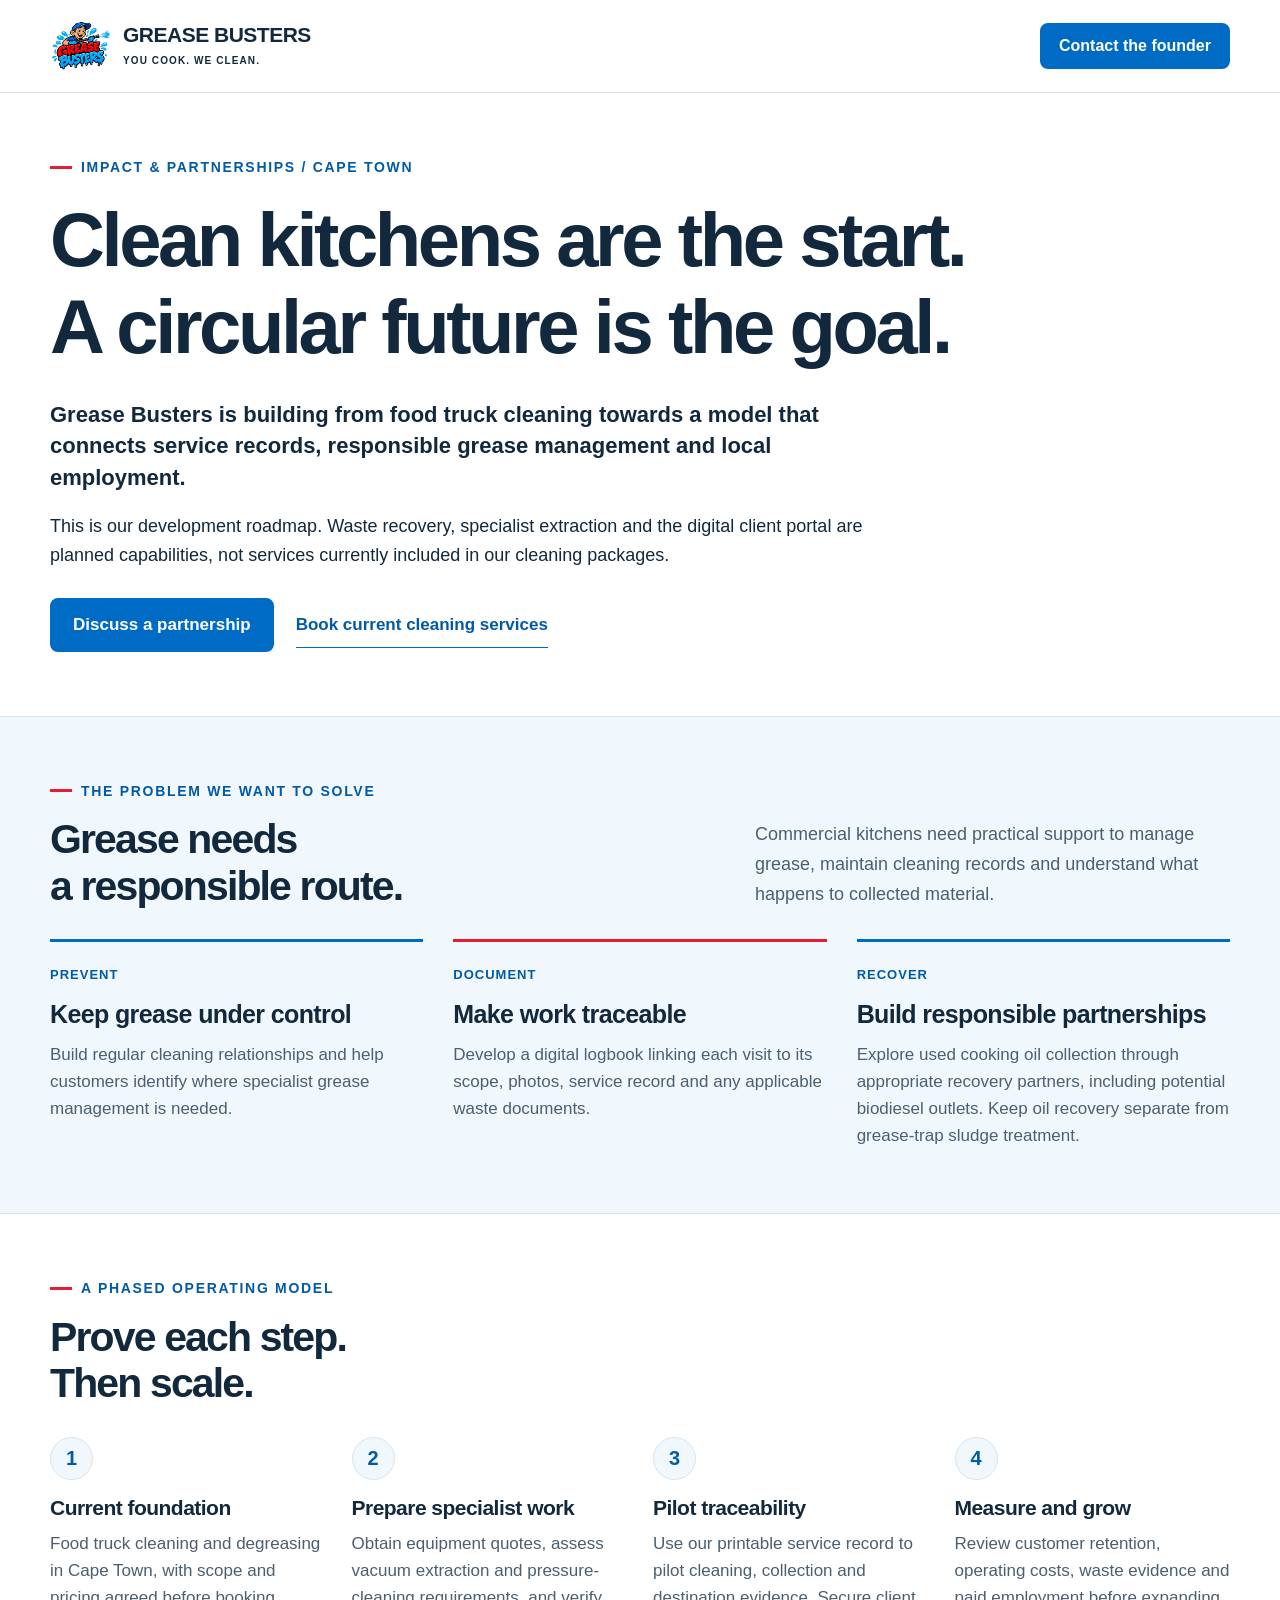
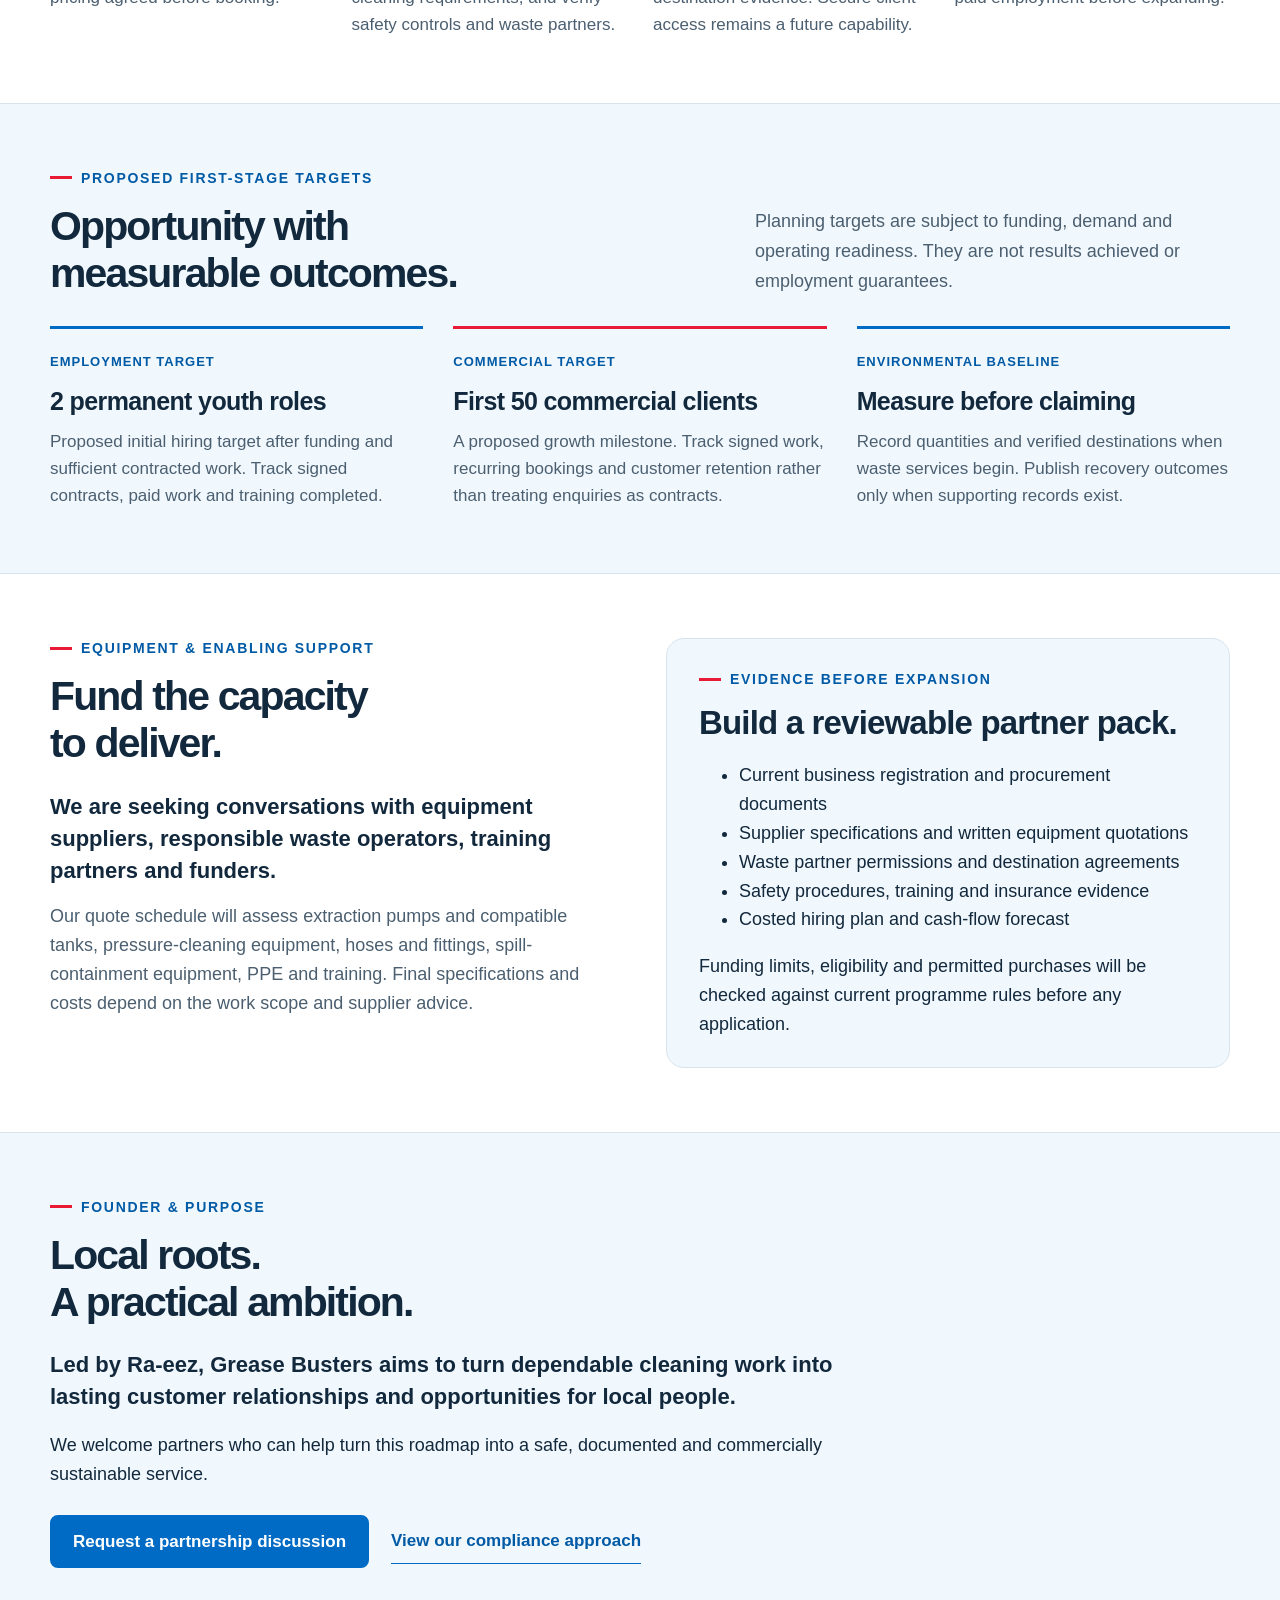
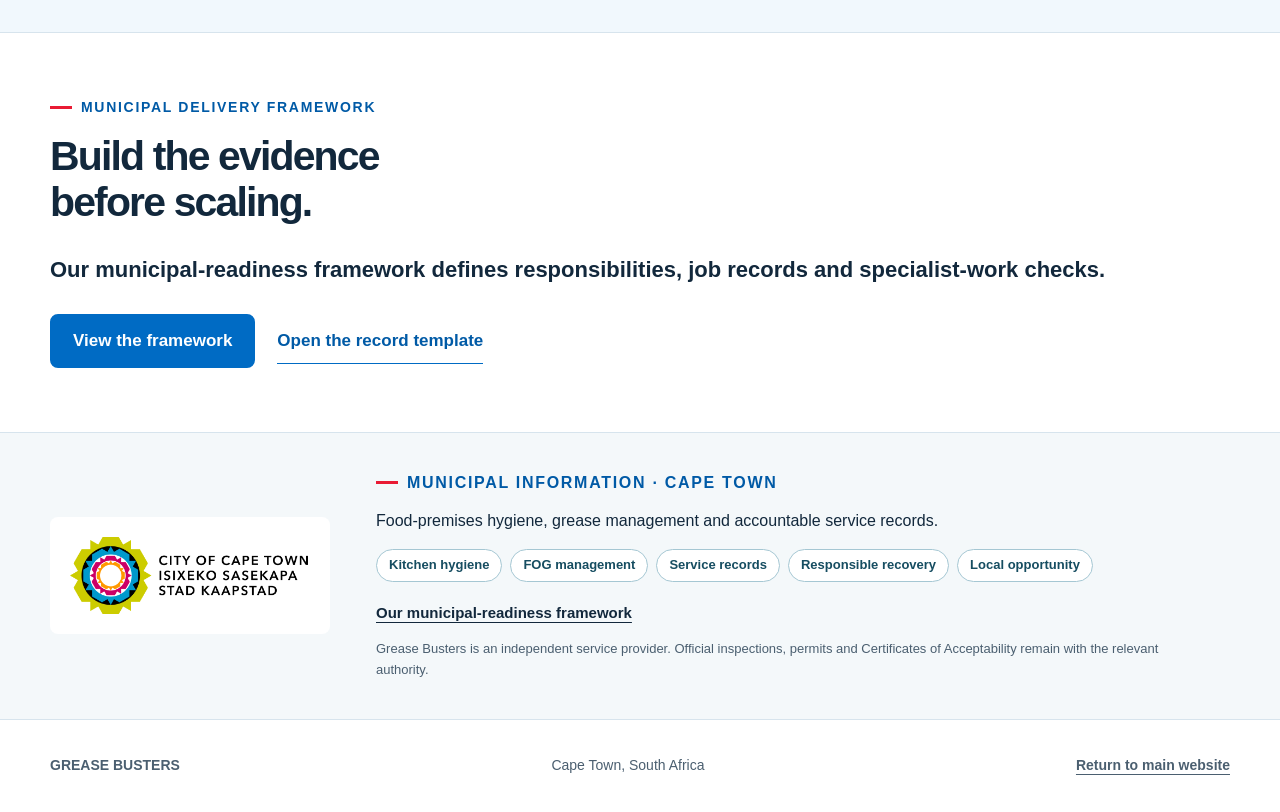
==== commit 785e9e17: "Revamp Grease Busters municipal readiness, service records and footer branding" ====
--- a/impact.html
+++ b/impact.html
@@ -12,7 +12,7 @@
   <meta property="og:type" content="website">
   <meta property="og:locale" content="en_ZA">
   <meta property="og:site_name" content="Grease Busters">
-  <meta property="og:title" content="Food Truck Cleaning Cape Town | Grease Busters">
+  <meta property="og:title" content="Impact &amp; Partnerships | Grease Busters">
   <meta property="og:description" content="Explore the Grease Busters plan for documented cleaning, responsible grease management and local employment in Cape Town.">
   <meta property="og:url" content="https://greasebusters.pages.dev/impact.html">
   <meta property="og:image" content="https://greasebusters.pages.dev/assets/grease-busters-social.png">
@@ -21,7 +21,7 @@
   <meta property="og:image:height" content="480">
   <meta property="og:image:alt" content="Grease Busters cleaning mascot logo">
   <meta name="twitter:card" content="summary">
-  <meta name="twitter:title" content="Food Truck Cleaning Cape Town | Grease Busters">
+  <meta name="twitter:title" content="Impact &amp; Partnerships | Grease Busters">
   <meta name="twitter:description" content="Explore the Grease Busters plan for documented cleaning, responsible grease management and local employment in Cape Town.">
   <meta name="twitter:image" content="https://greasebusters.pages.dev/assets/grease-busters-social.png">
   <meta name="twitter:image:alt" content="Grease Busters cleaning mascot logo">
@@ -29,16 +29,17 @@
   <link rel="icon" type="image/png" sizes="96x96" href="assets/favicon.png">
   <link rel="apple-touch-icon" sizes="180x180" href="assets/apple-touch-icon.png">
   <link rel="preload" href="assets/grease-busters-logo.webp" as="image" type="image/webp" fetchpriority="high">
-  <link rel="stylesheet" href="assets/styles.css?v=gb-repair-1">
+  <link rel="stylesheet" href="assets/styles.css?v=gb-municipal-2">
 
 </head>
 <body><a class="skip-link" href="#main">Skip to content</a>
 <header class="site-header"><div class="wrap header-inner"><a class="brand" href="index.html"><img src="assets/grease-busters-logo.webp" width="62" height="62" alt="Grease Busters"><span><strong>GREASE BUSTERS</strong><small>YOU COOK. WE CLEAN.</small></span></a><a class="button button-small" href="index.html#contact">Contact the founder</a></div></header>
 <main id="main">
-<section class="section wrap"><p class="eyebrow">Impact &amp; partnerships / Cape Town</p><h1 style="font-size:clamp(38px,6vw,76px);max-width:1000px;margin-top:20px">Clean kitchens are the start.<br>A circular future is the goal.</h1><p class="lead" style="max-width:820px;margin-top:28px">Grease Busters is building from food truck cleaning towards a model that connects service records, responsible grease management and local employment.</p><p style="margin-top:18px;max-width:820px">This is our development roadmap. Waste recovery, specialist extraction and the digital client portal are planned capabilities, not services currently included in our cleaning packages.</p><div class="actions" style="margin-top:28px"><a class="button" href="mailto:greasebusters2026@gmail.com?subject=Grease%20Busters%20partnership%20enquiry">Discuss a partnership</a><a class="text-link" href="index.html#pricing">Book current cleaning services</a></div></section>
+<section class="section wrap"><p class="eyebrow">Impact &amp; partnerships / Cape Town</p><h1 class="layout-detail-1">Clean kitchens are the start.<br>A circular future is the goal.</h1><p class="layout-detail-2 lead">Grease Busters is building from food truck cleaning towards a model that connects service records, responsible grease management and local employment.</p><p class="layout-detail-3">This is our development roadmap. Waste recovery, specialist extraction and the digital client portal are planned capabilities, not services currently included in our cleaning packages.</p><div class="layout-detail-4 actions"><a class="button" href="mailto:greasebusters2026@gmail.com?subject=Grease%20Busters%20partnership%20enquiry">Discuss a partnership</a><a class="text-link" href="index.html#pricing">Book current cleaning services</a></div></section>
 <section class="section tint-section"><div class="wrap"><div class="section-head"><div><p class="eyebrow">The problem we want to solve</p><h2>Grease needs<br>a responsible route.</h2></div><p>Commercial kitchens need practical support to manage grease, maintain cleaning records and understand what happens to collected material.</p></div><div class="goals-grid"><article><span>PREVENT</span><h3>Keep grease under control</h3><p>Build regular cleaning relationships and help customers identify where specialist grease management is needed.</p></article><article><span>DOCUMENT</span><h3>Make work traceable</h3><p>Develop a digital logbook linking each visit to its scope, photos, service record and any applicable waste documents.</p></article><article><span>RECOVER</span><h3>Build responsible partnerships</h3><p>Explore used cooking oil collection through appropriate recovery partners, including potential biodiesel outlets. Keep oil recovery separate from grease-trap sludge treatment.</p></article></div></div></section>
-<section class="section wrap"><p class="eyebrow">A phased operating model</p><h2>Prove each step.<br>Then scale.</h2><ol class="booking-steps" style="margin-top:30px"><li><span class="step-number">1</span><h3>Current foundation</h3><p>Food truck cleaning and degreasing in Cape Town, with scope and pricing agreed before booking.</p></li><li><span class="step-number">2</span><h3>Prepare specialist work</h3><p>Obtain equipment quotes, assess vacuum extraction and pressure-cleaning requirements, and verify safety controls and waste partners.</p></li><li><span class="step-number">3</span><h3>Pilot traceability</h3><p>Test service records, collection records and destination evidence before launching secure client access.</p></li><li><span class="step-number">4</span><h3>Measure and grow</h3><p>Review customer retention, operating costs, waste evidence and paid employment before expanding.</p></li></ol></section>
+<section class="section wrap"><p class="eyebrow">A phased operating model</p><h2>Prove each step.<br>Then scale.</h2><ol class="layout-detail-5 booking-steps"><li><span class="step-number">1</span><h3>Current foundation</h3><p>Food truck cleaning and degreasing in Cape Town, with scope and pricing agreed before booking.</p></li><li><span class="step-number">2</span><h3>Prepare specialist work</h3><p>Obtain equipment quotes, assess vacuum extraction and pressure-cleaning requirements, and verify safety controls and waste partners.</p></li><li><span class="step-number">3</span><h3>Pilot traceability</h3><p>Use our printable service record to pilot cleaning, collection and destination evidence. Secure client access remains a future capability.</p></li><li><span class="step-number">4</span><h3>Measure and grow</h3><p>Review customer retention, operating costs, waste evidence and paid employment before expanding.</p></li></ol></section>
 <section class="section goals-section"><div class="wrap"><div class="section-head"><div><p class="eyebrow">Proposed first-stage targets</p><h2>Opportunity with<br>measurable outcomes.</h2></div><p>Planning targets are subject to funding, demand and operating readiness. They are not results achieved or employment guarantees.</p></div><div class="goals-grid"><article><span>EMPLOYMENT TARGET</span><h3>2 permanent youth roles</h3><p>Proposed initial hiring target after funding and sufficient contracted work. Track signed contracts, paid work and training completed.</p></article><article><span>COMMERCIAL TARGET</span><h3>First 50 commercial clients</h3><p>A proposed growth milestone. Track signed work, recurring bookings and customer retention rather than treating enquiries as contracts.</p></article><article><span>ENVIRONMENTAL BASELINE</span><h3>Measure before claiming</h3><p>Record quantities and verified destinations when waste services begin. Publish recovery outcomes only when supporting records exist.</p></article></div></div></section>
-<section class="section wrap"><div class="story-grid"><div><p class="eyebrow">Equipment &amp; enabling support</p><h2>Fund the capacity<br>to deliver.</h2><p class="lead" style="margin-top:24px">We are seeking conversations with equipment suppliers, responsible waste operators, training partners and funders.</p><p>Our quote schedule will assess extraction pumps and compatible tanks, pressure-cleaning equipment, hoses and fittings, spill-containment equipment, PPE and training. Final specifications and costs depend on the work scope and supplier advice.</p></div><div class="story-panel"><p class="eyebrow">Evidence before expansion</p><h3>Build a reviewable partner pack.</h3><ul><li>Current business registration and procurement documents</li><li>Supplier specifications and written equipment quotations</li><li>Waste partner permissions and destination agreements</li><li>Safety procedures, training and insurance evidence</li><li>Costed hiring plan and cash-flow forecast</li></ul><p>Funding limits, eligibility and permitted purchases will be checked against current programme rules before any application.</p></div></div></section>
-<section class="section tint-section"><div class="wrap"><p class="eyebrow">Founder &amp; purpose</p><h2>Local roots.<br>A practical ambition.</h2><p class="lead" style="max-width:800px;margin-top:24px">Led by Ra-eez, Grease Busters aims to turn dependable cleaning work into lasting customer relationships and opportunities for local people.</p><p style="max-width:800px;margin-top:18px">We welcome partners who can help turn this roadmap into a safe, documented and commercially sustainable service.</p><div class="actions" style="margin-top:26px"><a class="button" href="mailto:greasebusters2026@gmail.com?subject=Impact%20and%20equipment%20partnership">Request a partnership discussion</a><a class="text-link" href="index.html#compliance">View our compliance approach</a></div></div></section>
-</main><footer class="site-footer"><div class="wrap footer-inner"><strong>GREASE BUSTERS</strong><p>Cape Town, South Africa</p><a href="index.html">Return to main website</a></div></footer></body></html>+<section class="section wrap"><div class="story-grid"><div><p class="eyebrow">Equipment &amp; enabling support</p><h2>Fund the capacity<br>to deliver.</h2><p class="layout-detail-6 lead">We are seeking conversations with equipment suppliers, responsible waste operators, training partners and funders.</p><p>Our quote schedule will assess extraction pumps and compatible tanks, pressure-cleaning equipment, hoses and fittings, spill-containment equipment, PPE and training. Final specifications and costs depend on the work scope and supplier advice.</p></div><div class="story-panel"><p class="eyebrow">Evidence before expansion</p><h3>Build a reviewable partner pack.</h3><ul><li>Current business registration and procurement documents</li><li>Supplier specifications and written equipment quotations</li><li>Waste partner permissions and destination agreements</li><li>Safety procedures, training and insurance evidence</li><li>Costed hiring plan and cash-flow forecast</li></ul><p>Funding limits, eligibility and permitted purchases will be checked against current programme rules before any application.</p></div></div></section>
+<section class="section tint-section"><div class="wrap"><p class="eyebrow">Founder &amp; purpose</p><h2>Local roots.<br>A practical ambition.</h2><p class="layout-detail-7 lead">Led by Ra-eez, Grease Busters aims to turn dependable cleaning work into lasting customer relationships and opportunities for local people.</p><p class="layout-detail-8">We welcome partners who can help turn this roadmap into a safe, documented and commercially sustainable service.</p><div class="layout-detail-9 actions"><a class="button" href="mailto:greasebusters2026@gmail.com?subject=Impact%20and%20equipment%20partnership">Request a partnership discussion</a><a class="text-link" href="municipal-readiness.html">View our compliance approach</a></div></div></section>
+<section class="section wrap"><p class="eyebrow">Municipal delivery framework</p><h2>Build the evidence<br>before scaling.</h2><p class="lead section-actions">Our municipal-readiness framework defines responsibilities, job records and specialist-work checks.</p><div class="actions section-actions"><a class="button" href="municipal-readiness.html">View the framework</a><a class="text-link" href="service-record.html">Open the record template</a></div></section></main><section class="municipal-footer" aria-label="Municipal information"><div class="wrap municipal-footer-inner"><a class="municipal-mark" href="https://www.capetown.gov.za/" aria-label="City of Cape Town official website"><img src="assets/city-of-cape-town-logo.png" alt="City of Cape Town" width="280" height="95" loading="lazy"></a><div><p class="eyebrow">Municipal information · Cape Town</p><p>Food-premises hygiene, grease management and accountable service records.</p><ul class="service-tags" aria-label="Service focus"><li>Kitchen hygiene</li><li>FOG management</li><li>Service records</li><li>Responsible recovery</li><li>Local opportunity</li></ul><a href="municipal-readiness.html">Our municipal-readiness framework</a><p class="municipal-note">Grease Busters is an independent service provider. Official inspections, permits and Certificates of Acceptability remain with the relevant authority.</p></div></div></section>
+<footer class="site-footer"><div class="wrap footer-inner"><strong>GREASE BUSTERS</strong><p>Cape Town, South Africa</p><a href="index.html">Return to main website</a></div></footer></body></html>
--- a/assets/styles.css
+++ b/assets/styles.css
@@ -48,3 +48,19 @@
 @media(max-width:680px){.hero .hero-lead{font-size:25px;margin-top:22px;line-height:1.3}.mobile-contact{padding-bottom:max(10px,env(safe-area-inset-bottom))}body:not(.error-page){padding-bottom:calc(85px + env(safe-area-inset-bottom))}.calc-results[data-large="true"]{grid-template-columns:1fr}.calc-results[data-large="true"] strong{font-size:24px}}
 @media(max-width:370px){.hero .hero-lead{font-size:23px}}
 @media print{.hero .hero-slogan{font-size:50px}.hero .hero-lead{font-size:20px}body:not(.error-page){padding-bottom:0}}
+
+/* Municipal service framework: preserve the existing blue brand and mascot. */
+.hero .hero-slogan{font-size:clamp(44px,5.5vw,78px);letter-spacing:-2px;line-height:1.04}
+.section-actions{margin-top:28px}.resource-hero h1{font-size:clamp(40px,6vw,76px);line-height:1.08;letter-spacing:-2px;margin:22px 0;max-width:980px}.resource-hero h1 span{color:var(--blue-deep)}.resource-hero>p{max-width:790px;margin-top:18px}.resource-nav{display:flex;align-items:center;gap:22px;font-size:15px;font-weight:700;flex-wrap:wrap}.resource-nav a{padding-block:10px}.resource-links{display:grid;grid-template-columns:repeat(3,1fr);gap:20px;margin-top:28px}.resource-links>a{display:block;padding:24px;border:1px solid var(--line);border-radius:12px;background:white;text-decoration:none}.resource-links strong{display:block;font-size:21px}.resource-links span{display:block;color:var(--muted);font-size:16px;margin-top:12px}.municipal-footer{border-block:1px solid var(--line);background:#f4f8fa;padding-block:38px}.municipal-footer-inner{display:grid;grid-template-columns:280px 1fr;align-items:center;gap:46px}.municipal-mark{display:block;background:white;padding:20px;border-radius:8px}.municipal-mark img{width:100%;height:auto;display:block}.municipal-footer p{font-size:16px}.municipal-footer a{font-weight:700;font-size:15px}.municipal-footer .municipal-note{font-size:13px;color:var(--muted);margin-top:12px;max-width:800px}.service-tags{display:flex;flex-wrap:wrap;list-style:none;padding:0;margin:16px 0;gap:8px}.service-tags li{border:1px solid #a5c7d3;background:white;border-radius:20px;padding:5px 12px;font-size:13px;font-weight:600;color:#164d61}.record-sheet{max-width:1000px}.record-sheet h1{font-size:clamp(30px,5vw,48px);line-height:1.2;margin:20px 0}.record-sheet>p{margin-top:16px}.record-group{margin-top:32px}.record-group h2{font-size:25px;margin-bottom:14px}.record-group dl>div{display:grid;grid-template-columns:1fr 1.2fr;border:1px solid var(--line);border-bottom:0}.record-group dl>div:last-child{border-bottom:1px solid var(--line)}.record-group dt,.record-group dd{padding:10px;font-size:14px;min-height:52px}.record-group dd{margin:0;border-left:1px solid var(--line)}
+@media(max-width:900px){.resource-nav{gap:14px}.municipal-footer-inner{grid-template-columns:220px 1fr;gap:25px}}
+@media(max-width:680px){.hero .hero-slogan{font-size:clamp(42px,11vw,66px);letter-spacing:-1.5px}.resource-nav{width:100%;font-size:14px;gap:12px}.resource-links{grid-template-columns:1fr}.municipal-footer-inner{grid-template-columns:1fr;gap:24px}.municipal-mark{max-width:260px}.record-group dl>div{grid-template-columns:1fr}.record-group dd{border-left:0;border-top:1px solid var(--line);min-height:45px}.resource-page{padding-bottom:0!important}}
+@media print{.municipal-footer,.resource-nav,.print-help{display:none!important}.record-sheet{max-width:none}.record-sheet h1{font-size:24px}.record-group h2{font-size:18px}.record-group dl>div{break-inside:avoid;grid-template-columns:1fr 1.2fr}.record-group dt,.record-group dd{font-size:10px;min-height:35px}.record-group dd{border-left:1px solid #aaa;border-top:0}.record-group h2{break-after:avoid}.record-sheet>p,.record-sheet .scope-note{font-size:10px}.record-group{margin-top:18px}}
+.layout-detail-1{font-size:clamp(38px,6vw,76px);max-width:1000px;margin-top:20px}
+.layout-detail-2{max-width:820px;margin-top:28px}
+.layout-detail-3{margin-top:18px;max-width:820px}
+.layout-detail-4{margin-top:28px}
+.layout-detail-5{margin-top:30px}
+.layout-detail-6{margin-top:24px}
+.layout-detail-7{max-width:800px;margin-top:24px}
+.layout-detail-8{max-width:800px;margin-top:18px}
+.layout-detail-9{margin-top:26px}
